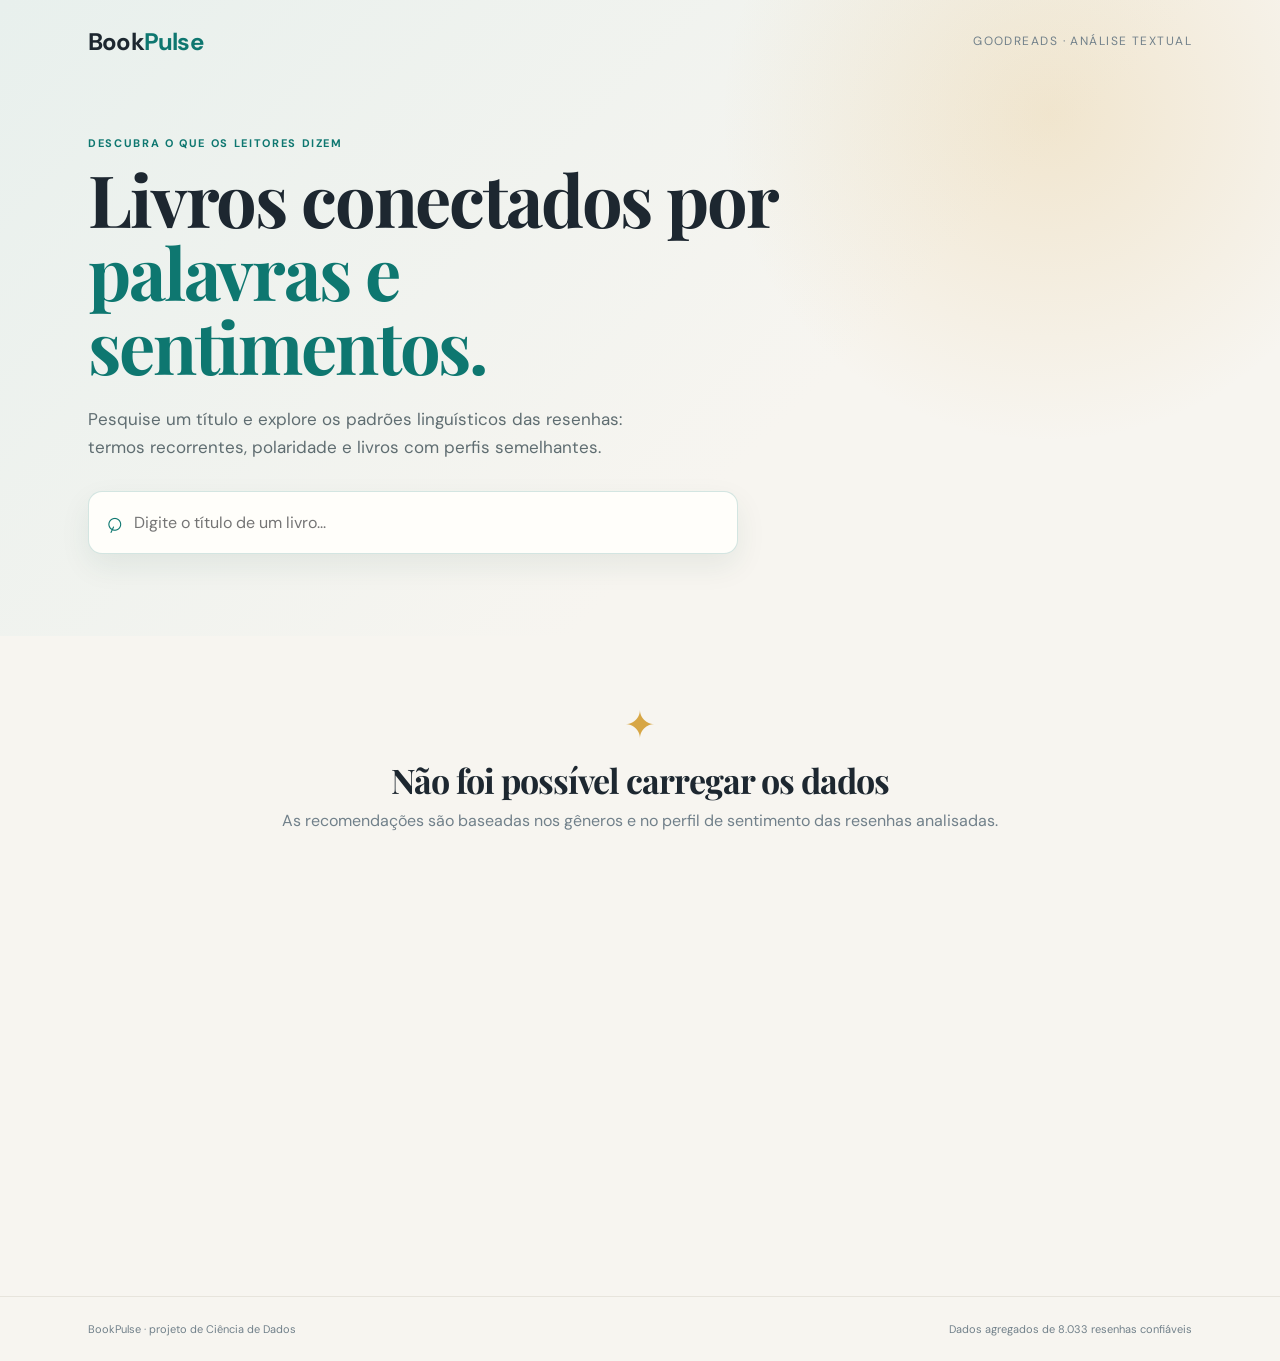
==== index.html @ e20d1b6a "pages" ====
<!doctype html>
<html lang="pt-BR">
<head>
  <meta charset="utf-8">
  <meta name="viewport" content="width=device-width, initial-scale=1">
  <title>BookPulse — padrões nas resenhas</title>
  <link rel="preconnect" href="https://fonts.googleapis.com">
  <link rel="preconnect" href="https://fonts.gstatic.com" crossorigin>
  <link href="https://fonts.googleapis.com/css2?family=DM+Sans:wght@400;500;600;700&family=Playfair+Display:wght@600;700&display=swap" rel="stylesheet">
  <link rel="stylesheet" href="styles.css">
</head>
<body>
  <header class="hero">
    <nav class="nav shell">
      <a class="brand" href="#">Book<span>Pulse</span></a>
      <span class="nav-note">Goodreads · análise textual</span>
    </nav>
    <div class="hero-content shell">
      <p class="eyebrow">Descubra o que os leitores dizem</p>
      <h1>Livros conectados por<br><em>palavras e sentimentos.</em></h1>
      <p class="hero-copy">Pesquise um título e explore os padrões linguísticos das resenhas: termos recorrentes, polaridade e livros com perfis semelhantes.</p>
      <div class="search-wrap">
        <span class="search-icon">⌕</span>
        <input id="search" type="search" autocomplete="off" placeholder="Digite o título de um livro..." aria-label="Buscar livro">
        <span id="result-count" class="result-count"></span>
      </div>
      <div id="suggestions" class="suggestions" hidden></div>
    </div>
  </header>

  <main class="shell main">
    <section id="empty-state" class="empty-state">
      <div class="empty-mark">✦</div>
      <h2>Comece por um livro</h2>
      <p>As recomendações são baseadas nos gêneros e no perfil de sentimento das resenhas analisadas.</p>
      <div id="featured" class="featured-grid"></div>
    </section>

    <section id="book-view" hidden>
      <div class="book-header">
        <div class="cover-frame"><img id="cover" alt="" loading="lazy"></div>
        <div class="book-intro">
          <p class="eyebrow">Livro selecionado</p>
          <h2 id="book-title"></h2>
          <p id="book-author" class="author"></p>
          <div id="book-genres" class="chips"></div>
          <div class="stats">
            <div><strong id="book-reviews"></strong><span>resenhas</span></div>
            <div><strong id="book-rating"></strong><span>nota média</span></div>
            <div><strong id="book-words"></strong><span>palavras / review</span></div>
          </div>
        </div>
      </div>

      <div class="analysis-grid">
        <section class="panel sentiment-panel">
          <div class="panel-heading">
            <div><p class="eyebrow">Clima das resenhas</p><h3>Como os leitores se sentem</h3></div>
            <span id="score" class="score"></span>
          </div>
          <div class="sentiment-bar"><span id="bar-positive"></span><span id="bar-neutral"></span><span id="bar-negative"></span></div>
          <div class="legend"><span><i class="dot positive"></i>Positivo <b id="positive-pct"></b></span><span><i class="dot neutral"></i>Neutro <b id="neutral-pct"></b></span><span><i class="dot negative"></i>Negativo <b id="negative-pct"></b></span></div>
          <p class="method-note">Classificação exploratória baseada no VADER. Ela indica padrões agregados, não a verdade absoluta de cada resenha.</p>
        </section>
        <section class="panel">
          <p class="eyebrow">Vocabulário recorrente</p>
          <h3>Palavras que aparecem nas resenhas</h3>
          <div id="common-words" class="word-cloud"></div>
        </section>
      </div>

      <div class="analysis-grid lower">
        <section class="panel">
          <p class="eyebrow positive-text">Quando elogiam</p>
          <h3>Termos em resenhas positivas</h3>
          <div id="positive-words" class="word-list"></div>
        </section>
        <section class="panel">
          <p class="eyebrow negative-text">Quando criticam</p>
          <h3>Termos em resenhas negativas</h3>
          <div id="negative-words" class="word-list"></div>
        </section>
      </div>

      <section class="panel graph-panel">
        <div class="section-heading graph-heading">
          <div><p class="eyebrow">Mapa de linguagem</p><h2>As palavras que aproximam livros</h2></div>
          <p>O tamanho das palavras acompanha sua frequência. Os títulos externos compartilham esses termos nas resenhas.</p>
        </div>
        <div class="graph-key"><span><i class="key-dot book-key"></i>livro selecionado</span><span><i class="key-dot word-key"></i>palavra</span><span><i class="key-dot related-key"></i>título relacionado</span></div>
        <div id="book-graph" class="book-graph" role="img" aria-label="Grafo de palavras e livros relacionados"></div>
        <p class="method-note">Conexões são exploratórias: contam palavras compartilhadas após a remoção de termos muito frequentes, não representam semelhança editorial ou causalidade.</p>
      </section>

      <section class="recommendations">
        <div class="section-heading"><div><p class="eyebrow">Próxima leitura</p><h2>Livros com um pulso parecido</h2></div><p>Gênero e distribuição de sentimentos semelhantes.</p></div>
        <div id="recommendation-grid" class="book-grid"></div>
      </section>
    </section>
  </main>
  <footer class="footer"><div class="shell"><span>BookPulse · projeto de Ciência de Dados</span><span>Dados agregados de 8.033 resenhas confiáveis</span></div></footer>
  <script src="app.js"></script>
</body>
</html>
---- styles.css ----
:root {
  --ink: #1d2730;
  --muted: #71808a;
  --paper: #f7f5f0;
  --card: #fffefa;
  --line: #e7e4dc;
  --teal: #0e7770;
  --teal-dark: #07534f;
  --coral: #db765f;
  --gold: #d7a645;
  --blue: #6386a5;
  --shadow: 0 18px 50px rgba(37, 46, 49, .08);
}
* { box-sizing: border-box; }
body { margin: 0; color: var(--ink); background: var(--paper); font-family: "DM Sans", sans-serif; }
.shell { max-width: 1160px; margin: 0 auto; padding-left: 28px; padding-right: 28px; }
.hero { background: radial-gradient(circle at 82% 18%, rgba(216,166,69,.20), transparent 28%), linear-gradient(135deg, #e8f0ed 0%, #f7f5f0 63%); padding-bottom: 82px; }
.nav { height: 82px; display: flex; align-items: center; justify-content: space-between; }
.brand { color: var(--ink); text-decoration: none; font-size: 24px; font-weight: 700; letter-spacing: -.8px; }
.brand span { color: var(--teal); }
.nav-note { color: var(--muted); font-size: 12px; letter-spacing: .12em; text-transform: uppercase; }
.hero-content { padding-top: 54px; }
.eyebrow { color: var(--teal); font-size: 11px; font-weight: 700; letter-spacing: .15em; margin: 0 0 12px; text-transform: uppercase; }
h1, h2, h3 { font-family: "Playfair Display", serif; letter-spacing: -.03em; }
h1 { font-size: clamp(42px, 6vw, 72px); line-height: 1.02; margin: 0; max-width: 720px; }
h1 em { color: var(--teal); font-style: normal; }
.hero-copy { color: #5f6d71; font-size: 17px; line-height: 1.6; margin: 24px 0 30px; max-width: 540px; }
.search-wrap { align-items: center; background: var(--card); border: 1px solid rgba(14,119,112,.18); border-radius: 14px; box-shadow: 0 12px 30px rgba(27,72,70,.08); display: flex; max-width: 650px; padding: 5px 16px; }
.search-icon { color: var(--teal); font-size: 28px; line-height: 1; transform: rotate(-20deg); }
input { background: transparent; border: 0; color: var(--ink); flex: 1; font: inherit; font-size: 16px; outline: 0; padding: 15px 12px; }
.result-count { color: var(--muted); font-size: 12px; white-space: nowrap; }
.suggestions { background: var(--card); border: 1px solid var(--line); border-radius: 12px; box-shadow: var(--shadow); margin-top: 8px; max-width: 650px; overflow: hidden; position: absolute; width: calc(100% - 56px); z-index: 3; }
.suggestion { border: 0; border-bottom: 1px solid var(--line); background: transparent; cursor: pointer; display: block; padding: 13px 18px; text-align: left; width: 100%; }
.suggestion:hover { background: #edf5f2; }
.suggestion strong { display: block; font-family: "Playfair Display", serif; font-size: 16px; }
.suggestion small { color: var(--muted); }
.main { min-height: 660px; padding-bottom: 70px; padding-top: 64px; }
.empty-state { text-align: center; }
.empty-mark { color: var(--gold); font-size: 38px; }
.empty-state h2 { font-size: 34px; margin: 7px 0; }
.empty-state > p { color: var(--muted); margin: 0 auto 34px; }
.featured-grid, .book-grid { display: grid; gap: 18px; grid-template-columns: repeat(4, 1fr); text-align: left; }
.mini-card, .recommend-card { background: var(--card); border: 1px solid var(--line); border-radius: 12px; cursor: pointer; overflow: hidden; transition: .2s ease; }
.mini-card:hover, .recommend-card:hover { box-shadow: var(--shadow); transform: translateY(-4px); }
.mini-cover, .recommend-cover { background: #e3e7e1; height: 190px; overflow: hidden; }
.mini-cover img, .recommend-cover img { height: 100%; object-fit: contain; padding: 9px; width: 100%; }
.mini-info, .recommend-info { padding: 13px 14px 15px; }
.mini-info strong, .recommend-info strong { display: block; font-family: "Playfair Display", serif; font-size: 16px; line-height: 1.2; }
.mini-info small, .recommend-info small { color: var(--muted); display: block; margin-top: 7px; }
.book-header { align-items: center; display: flex; gap: 30px; margin-bottom: 44px; }
.cover-frame { background: #dfe7e3; border-radius: 8px; box-shadow: 12px 16px 30px rgba(31,53,52,.16); flex: 0 0 165px; height: 235px; overflow: hidden; }
.cover-frame img { height: 100%; object-fit: contain; padding: 8px; width: 100%; }
.book-intro h2 { font-size: clamp(32px, 5vw, 54px); line-height: 1.02; margin: 0 0 8px; max-width: 700px; }
.author { color: var(--muted); font-size: 17px; margin: 0 0 18px; }
.chips { display: flex; flex-wrap: wrap; gap: 7px; }
.chips span { background: #e3efeb; border-radius: 100px; color: var(--teal-dark); font-size: 11px; padding: 6px 10px; }
.stats { display: flex; gap: 28px; margin-top: 26px; }
.stats div { display: grid; gap: 2px; }
.stats strong { font-size: 20px; }
.stats span { color: var(--muted); font-size: 11px; }
.analysis-grid { display: grid; gap: 18px; grid-template-columns: 1fr 1fr; margin-bottom: 18px; }
.panel { background: var(--card); border: 1px solid var(--line); border-radius: 14px; min-height: 230px; padding: 26px; }
.panel h3 { font-size: 25px; margin: 0 0 24px; }
.panel-heading { align-items: flex-start; display: flex; justify-content: space-between; }
.score { color: var(--teal); font-size: 23px; font-weight: 700; }
.sentiment-bar { border-radius: 100px; display: flex; height: 14px; margin: 20px 0 15px; overflow: hidden; }
.sentiment-bar span { transition: width .4s ease; }
#bar-positive { background: var(--teal); } #bar-neutral { background: var(--gold); } #bar-negative { background: var(--coral); }
.legend { color: var(--muted); display: flex; flex-wrap: wrap; font-size: 12px; gap: 17px; }
.legend span { align-items: center; display: flex; gap: 5px; }
.legend b { color: var(--ink); }
.dot { border-radius: 50%; display: inline-block; height: 8px; width: 8px; }
.dot.positive { background: var(--teal); } .dot.neutral { background: var(--gold); } .dot.negative { background: var(--coral); }
.method-note { color: var(--muted); font-size: 11px; line-height: 1.5; margin: 22px 0 0; }
.word-cloud { align-items: center; display: flex; flex-wrap: wrap; gap: 8px 13px; }
.word-cloud span { color: var(--teal-dark); font-weight: 600; }
.word-cloud span:nth-child(3n) { color: var(--coral); } .word-cloud span:nth-child(4n) { color: var(--blue); }
.lower .panel { min-height: 190px; }
.positive-text { color: var(--teal); } .negative-text { color: var(--coral); }
.word-list { display: flex; flex-wrap: wrap; gap: 8px; }
.word-list span { background: #eef2ee; border-radius: 5px; color: #54645f; font-size: 13px; padding: 7px 10px; }
.graph-panel { margin-top: 18px; min-height: 0; }
.graph-heading { align-items: flex-start; margin-bottom: 4px; }
.graph-heading h2 { font-size: 31px; margin: 0; }
.graph-heading > p { line-height: 1.5; max-width: 290px; }
.graph-key { color: var(--muted); display: flex; flex-wrap: wrap; font-size: 11px; gap: 16px; margin: 12px 0 0; }
.graph-key span { align-items: center; display: flex; gap: 6px; }
.key-dot { border-radius: 50%; display: inline-block; height: 9px; width: 9px; }
.book-key { background: var(--teal); } .word-key { background: var(--gold); } .related-key { background: var(--blue); }
.book-graph { margin: 4px auto -5px; max-width: 980px; overflow: hidden; }
.book-graph svg { display: block; height: auto; min-height: 410px; width: 100%; }
.graph-edges line { stroke: #b7c8c3; stroke-linecap: round; opacity: .7; }
.graph-node { cursor: default; outline: none; }
.graph-node circle { stroke-width: 2; }
.graph-node.book circle { fill: var(--teal); stroke: #fff; }
.graph-node.word circle { fill: var(--gold); stroke: #fff; }
.graph-node.related { cursor: pointer; }
.graph-node.related circle { fill: #dce8ed; stroke: var(--blue); }
.graph-node.related:hover circle, .graph-node.related:focus circle { fill: var(--blue); stroke: #fff; }
.node-label { fill: var(--ink); font-size: 11px; font-weight: 700; pointer-events: none; text-anchor: middle; transform: translateY(3px); }
.graph-node.book .node-label { fill: #fff; font-size: 10px; }
.graph-node.word .node-label { font-size: 10px; }
.node-count { fill: #fff; font-size: 9px; pointer-events: none; text-anchor: middle; transform: translateY(15px); }
.recommendations { margin-top: 58px; }
.section-heading { align-items: end; display: flex; justify-content: space-between; margin-bottom: 22px; }
.section-heading h2 { font-size: 32px; margin: 0; }
.section-heading > p { color: var(--muted); font-size: 13px; }
.book-grid { grid-template-columns: repeat(4, 1fr); }
.recommend-cover { height: 210px; }
.footer { border-top: 1px solid var(--line); color: var(--muted); font-size: 11px; padding: 25px 0; }
.footer .shell { display: flex; justify-content: space-between; }
@media (max-width: 800px) { .featured-grid, .book-grid { grid-template-columns: repeat(2, 1fr); } .analysis-grid { grid-template-columns: 1fr; } .section-heading { align-items: start; flex-direction: column; gap: 6px; } .book-graph svg { min-height: 330px; } }
@media (max-width: 520px) { .shell { padding-left: 18px; padding-right: 18px; } .hero { padding-bottom: 55px; } .nav-note { display: none; } .book-header { align-items: flex-start; flex-direction: column; } .featured-grid, .book-grid { gap: 12px; } .stats { gap: 15px; } .panel { padding: 20px; } .footer .shell { flex-direction: column; gap: 6px; } }
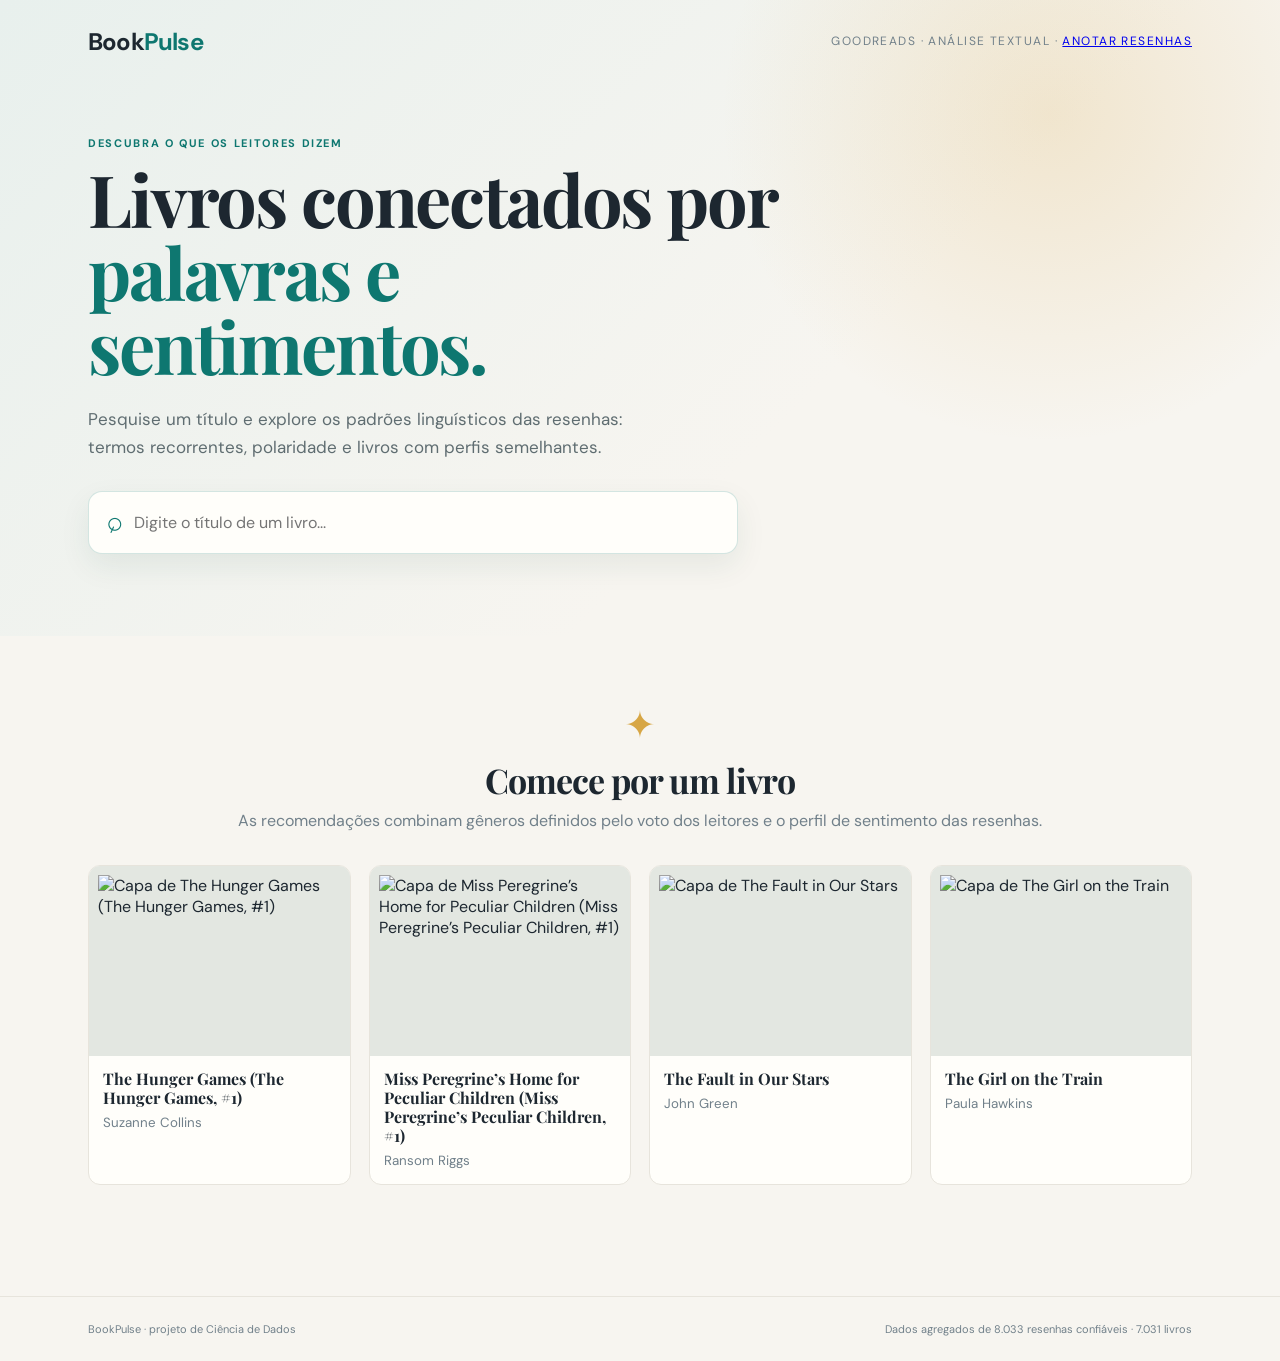
==== commit a0ebddb4: "Usa transformer e TF-IDF no site e melhora a navegação - sentimento do transformer, só em resenhas e" ====
--- a/index.html
+++ b/index.html
@@ -13,7 +13,7 @@
   <header class="hero">
     <nav class="nav shell">
       <a class="brand" href="#">Book<span>Pulse</span></a>
-      <span class="nav-note">Goodreads · análise textual</span>
+      <span class="nav-note">Goodreads · análise textual · <a href="anotar.html">anotar resenhas</a></span>
     </nav>
     <div class="hero-content shell">
       <p class="eyebrow">Descubra o que os leitores dizem</p>
@@ -32,7 +32,7 @@
     <section id="empty-state" class="empty-state">
       <div class="empty-mark">✦</div>
       <h2>Comece por um livro</h2>
-      <p>As recomendações são baseadas nos gêneros e no perfil de sentimento das resenhas analisadas.</p>
+      <p>As recomendações combinam gêneros definidos pelo voto dos leitores e o perfil de sentimento das resenhas.</p>
       <div id="featured" class="featured-grid"></div>
     </section>
 
@@ -44,6 +44,7 @@
           <h2 id="book-title"></h2>
           <p id="book-author" class="author"></p>
           <div id="book-genres" class="chips"></div>
+          <p id="book-notice" class="book-notice" hidden></p>
           <div class="stats">
             <div><strong id="book-reviews"></strong><span>resenhas</span></div>
             <div><strong id="book-rating"></strong><span>nota média</span></div>
@@ -58,9 +59,9 @@
             <div><p class="eyebrow">Clima das resenhas</p><h3>Como os leitores se sentem</h3></div>
             <span id="score" class="score"></span>
           </div>
-          <div class="sentiment-bar"><span id="bar-positive"></span><span id="bar-neutral"></span><span id="bar-negative"></span></div>
-          <div class="legend"><span><i class="dot positive"></i>Positivo <b id="positive-pct"></b></span><span><i class="dot neutral"></i>Neutro <b id="neutral-pct"></b></span><span><i class="dot negative"></i>Negativo <b id="negative-pct"></b></span></div>
-          <p class="method-note">Classificação exploratória baseada no VADER. Ela indica padrões agregados, não a verdade absoluta de cada resenha.</p>
+          <div class="sentiment-bar"><span id="bar-positive"></span><span id="bar-negative"></span></div>
+          <div class="legend"><span><i class="dot positive"></i>Positivo <b id="positive-pct"></b></span><span><i class="dot negative"></i>Negativo <b id="negative-pct"></b></span></div>
+          <p class="method-note">Classificação pelo modelo <i>siebert/sentiment-roberta-large-english</i> (acurácia publicada de 92,5% em resenhas de livros; Hartmann et al., 2023), apenas nas resenhas em inglês. O número ao lado é a probabilidade média de a resenha ser positiva. Indica padrões agregados, não a verdade de cada resenha.</p>
         </section>
         <section class="panel">
           <p class="eyebrow">Vocabulário recorrente</p>
@@ -85,11 +86,11 @@
       <section class="panel graph-panel">
         <div class="section-heading graph-heading">
           <div><p class="eyebrow">Mapa de linguagem</p><h2>As palavras que aproximam livros</h2></div>
-          <p>O tamanho das palavras acompanha sua frequência. Os títulos externos compartilham esses termos nas resenhas.</p>
+          <p>As palavras são as mais características das resenhas deste livro (TF-IDF). Os títulos externos também têm esses termos em suas resenhas.</p>
         </div>
         <div class="graph-key"><span><i class="key-dot book-key"></i>livro selecionado</span><span><i class="key-dot word-key"></i>palavra</span><span><i class="key-dot related-key"></i>título relacionado</span></div>
         <div id="book-graph" class="book-graph" role="img" aria-label="Grafo de palavras e livros relacionados"></div>
-        <p class="method-note">Conexões são exploratórias: contam palavras compartilhadas após a remoção de termos muito frequentes, não representam semelhança editorial ou causalidade.</p>
+        <p class="method-note">Conexões são exploratórias: palavras genéricas de resenha são rebaixadas pelo TF-IDF, e as conexões não representam semelhança editorial ou causalidade.</p>
       </section>
 
       <section class="recommendations">
@@ -98,7 +99,7 @@
       </section>
     </section>
   </main>
-  <footer class="footer"><div class="shell"><span>BookPulse · projeto de Ciência de Dados</span><span>Dados agregados de 8.033 resenhas confiáveis</span></div></footer>
+  <footer class="footer"><div class="shell"><span>BookPulse · projeto de Ciência de Dados</span><span id="footer-count">Dados agregados das resenhas confiáveis</span></div></footer>
   <script src="app.js"></script>
 </body>
 </html>
--- a/styles.css
+++ b/styles.css
@@ -65,7 +65,7 @@
 .score { color: var(--teal); font-size: 23px; font-weight: 700; }
 .sentiment-bar { border-radius: 100px; display: flex; height: 14px; margin: 20px 0 15px; overflow: hidden; }
 .sentiment-bar span { transition: width .4s ease; }
-#bar-positive { background: var(--teal); } #bar-neutral { background: var(--gold); } #bar-negative { background: var(--coral); }
+#bar-positive { background: var(--teal); } #bar-negative { background: var(--coral); }
 .legend { color: var(--muted); display: flex; flex-wrap: wrap; font-size: 12px; gap: 17px; }
 .legend span { align-items: center; display: flex; gap: 5px; }
 .legend b { color: var(--ink); }
@@ -89,16 +89,23 @@
 .book-key { background: var(--teal); } .word-key { background: var(--gold); } .related-key { background: var(--blue); }
 .book-graph { margin: 4px auto -5px; max-width: 980px; overflow: hidden; }
 .book-graph svg { display: block; height: auto; min-height: 410px; width: 100%; }
-.graph-edges line { stroke: #b7c8c3; stroke-linecap: round; opacity: .7; }
+.graph-edges line { animation: edge-draw .8s ease-out both; stroke: #b7c8c3; stroke-dasharray: 500; stroke-dashoffset: 500; stroke-linecap: round; opacity: .7; }
 .graph-node { cursor: default; outline: none; }
+.graph-node { animation: graph-in .55s cubic-bezier(.2,.8,.2,1) both; }
+.graph-node.book { animation-delay: .08s; }
+.graph-node.word { animation-delay: .22s; }
+.graph-node.related { animation-delay: .42s; }
 .graph-node circle { stroke-width: 2; }
 .graph-node.book circle { fill: var(--teal); stroke: #fff; }
 .graph-node.word circle { fill: var(--gold); stroke: #fff; }
 .graph-node.related { cursor: pointer; }
 .graph-node.related circle { fill: #dce8ed; stroke: var(--blue); }
 .graph-node.related:hover circle, .graph-node.related:focus circle { fill: var(--blue); stroke: #fff; }
+.node-background { transition: fill .25s ease, transform .25s ease; }
+.node-cover { pointer-events: none; }
+.node-outline { fill: none !important; stroke: rgba(255,255,255,.9) !important; pointer-events: none; }
+.graph-node.related:hover .node-cover, .graph-node.related:focus .node-cover { transform: scale(1.08); transform-origin: center; }
 .node-label { fill: var(--ink); font-size: 11px; font-weight: 700; pointer-events: none; text-anchor: middle; transform: translateY(3px); }
-.graph-node.book .node-label { fill: #fff; font-size: 10px; }
 .graph-node.word .node-label { font-size: 10px; }
 .node-count { fill: #fff; font-size: 9px; pointer-events: none; text-anchor: middle; transform: translateY(15px); }
 .recommendations { margin-top: 58px; }
@@ -109,5 +116,14 @@
 .recommend-cover { height: 210px; }
 .footer { border-top: 1px solid var(--line); color: var(--muted); font-size: 11px; padding: 25px 0; }
 .footer .shell { display: flex; justify-content: space-between; }
+@keyframes graph-in { from { opacity: 0; } to { opacity: 1; } }
+@keyframes edge-draw { to { stroke-dashoffset: 0; } }
+@keyframes cover-reveal { from { opacity: 0; transform: scale(1.08); } to { opacity: 1; transform: scale(1); } }
+.cover-frame img, .mini-cover img, .recommend-cover img, .node-cover { animation: cover-reveal .65s ease-out both; }
+.panel, .recommendations, .book-header { animation: content-rise .6s ease-out both; }
+@keyframes content-rise { from { opacity: 0; transform: translateY(14px); } to { opacity: 1; transform: translateY(0); } }
+@media (prefers-reduced-motion: reduce) { *, *::before, *::after { animation-duration: .01ms !important; animation-iteration-count: 1 !important; scroll-behavior: auto !important; transition-duration: .01ms !important; } }
 @media (max-width: 800px) { .featured-grid, .book-grid { grid-template-columns: repeat(2, 1fr); } .analysis-grid { grid-template-columns: 1fr; } .section-heading { align-items: start; flex-direction: column; gap: 6px; } .book-graph svg { min-height: 330px; } }
 @media (max-width: 520px) { .shell { padding-left: 18px; padding-right: 18px; } .hero { padding-bottom: 55px; } .nav-note { display: none; } .book-header { align-items: flex-start; flex-direction: column; } .featured-grid, .book-grid { gap: 12px; } .stats { gap: 15px; } .panel { padding: 20px; } .footer .shell { flex-direction: column; gap: 6px; } }
+.book-notice { background: #fbf1dc; border-radius: 8px; color: #7a5a17; font-size: 12px; line-height: 1.5; margin: 14px 0 0; max-width: 560px; padding: 8px 12px; }
+.suggestion.active { background: #edf5f2; }
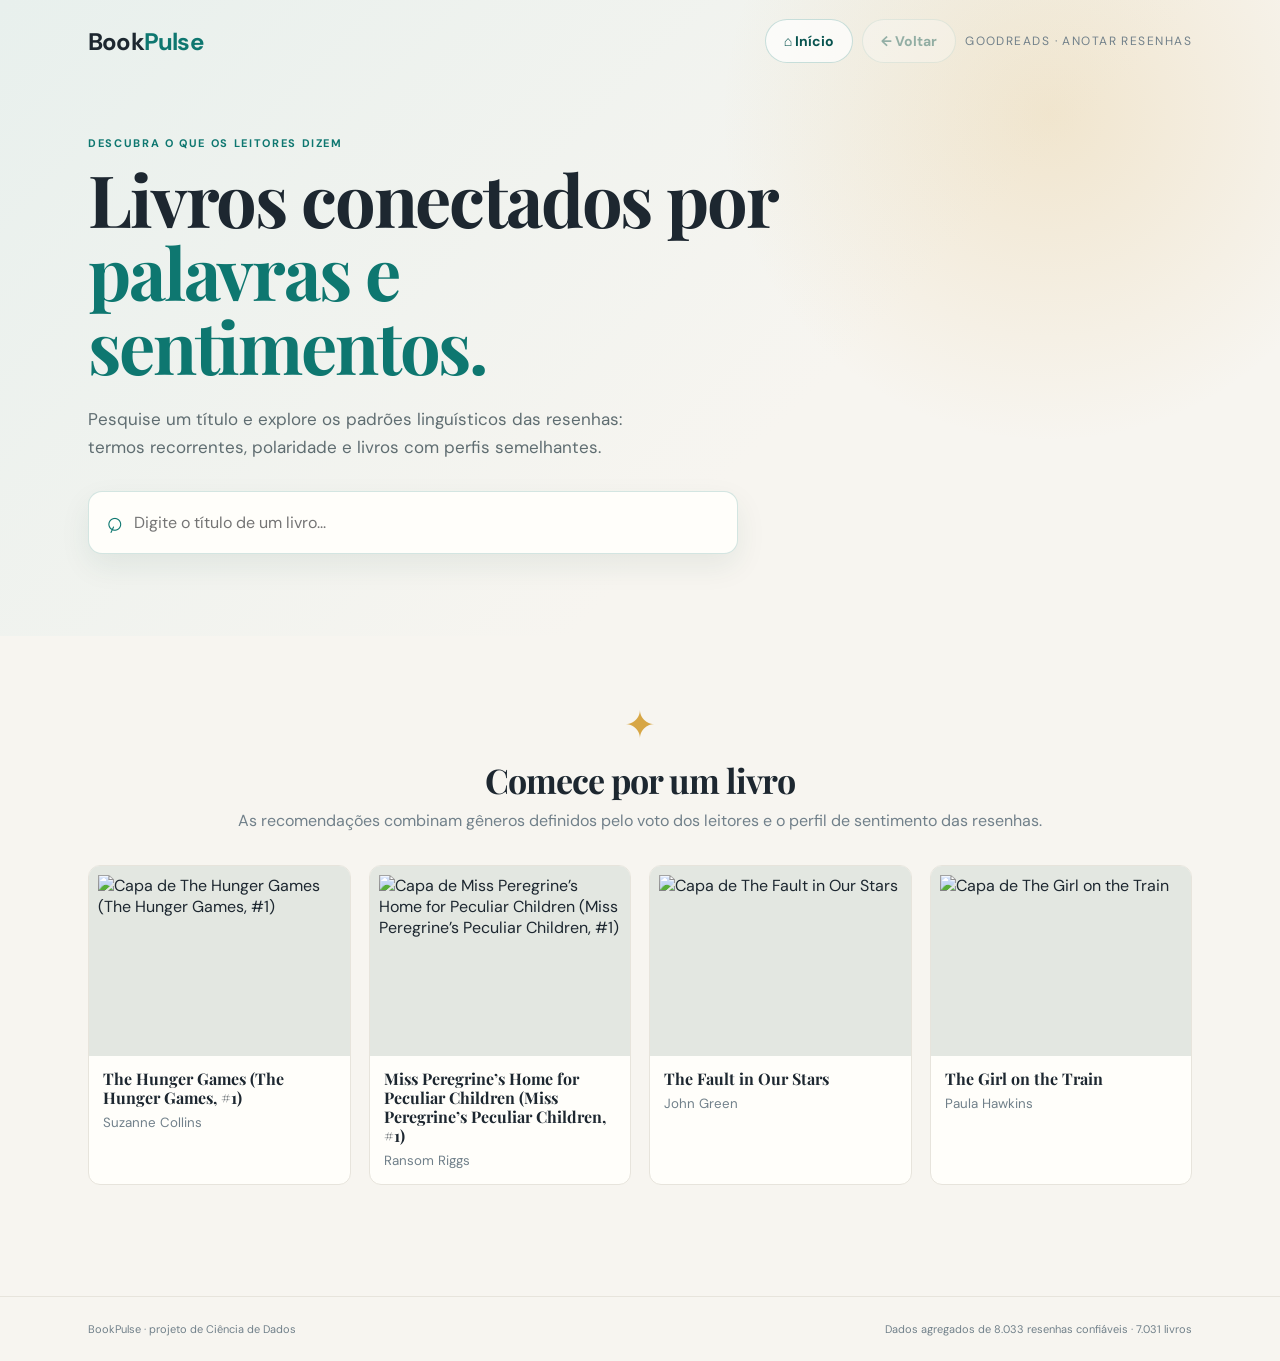
==== commit 016adb6e: "website upgrade" ====
--- a/index.html
+++ b/index.html
@@ -13,7 +13,11 @@
   <header class="hero">
     <nav class="nav shell">
       <a class="brand" href="#">Book<span>Pulse</span></a>
-      <span class="nav-note">Goodreads · análise textual · <a href="anotar.html">anotar resenhas</a></span>
+      <div class="nav-actions">
+        <button id="home-button" class="nav-button" type="button" aria-label="Voltar ao início"><span aria-hidden="true">⌂</span> Início</button>
+        <button id="back-button" class="nav-button" type="button" aria-label="Voltar à página anterior" disabled><span aria-hidden="true">←</span> Voltar</button>
+        <a class="nav-note" href="anotar.html">Goodreads · anotar resenhas</a>
+      </div>
     </nav>
     <div class="hero-content shell">
       <p class="eyebrow">Descubra o que os leitores dizem</p>
@@ -29,14 +33,14 @@
   </header>
 
   <main class="shell main">
-    <section id="empty-state" class="empty-state">
+    <section id="empty-state" class="empty-state home-page">
       <div class="empty-mark">✦</div>
       <h2>Comece por um livro</h2>
       <p>As recomendações combinam gêneros definidos pelo voto dos leitores e o perfil de sentimento das resenhas.</p>
       <div id="featured" class="featured-grid"></div>
     </section>
 
-    <section id="book-view" hidden>
+    <section id="book-view" class="book-page" hidden>
       <div class="book-header">
         <div class="cover-frame"><img id="cover" alt="" loading="lazy"></div>
         <div class="book-intro">
@@ -83,6 +87,19 @@
         </section>
       </div>
 
+      <div class="analysis-grid book-data-grid">
+        <section class="panel">
+          <p class="eyebrow">Distribuição das avaliações</p>
+          <h3>Como as notas se espalham</h3>
+          <div id="rating-chart" class="rating-chart"></div>
+        </section>
+        <section class="panel">
+          <p class="eyebrow">Amostra textual</p>
+          <h3>O que caracteriza este livro</h3>
+          <div id="book-data-summary" class="data-summary"></div>
+        </section>
+      </div>
+
       <section class="panel graph-panel">
         <div class="section-heading graph-heading">
           <div><p class="eyebrow">Mapa de linguagem</p><h2>As palavras que aproximam livros</h2></div>
@@ -90,6 +107,7 @@
         </div>
         <div class="graph-key"><span><i class="key-dot book-key"></i>livro selecionado</span><span><i class="key-dot word-key"></i>palavra</span><span><i class="key-dot related-key"></i>título relacionado</span></div>
         <div id="book-graph" class="book-graph" role="img" aria-label="Grafo de palavras e livros relacionados"></div>
+        <div id="graph-tooltip" class="graph-tooltip" role="status" aria-live="polite" hidden></div>
         <p class="method-note">Conexões são exploratórias: palavras genéricas de resenha são rebaixadas pelo TF-IDF, e as conexões não representam semelhança editorial ou causalidade.</p>
       </section>
 
@@ -97,6 +115,11 @@
         <div class="section-heading"><div><p class="eyebrow">Próxima leitura</p><h2>Livros com um pulso parecido</h2></div><p>Gênero e distribuição de sentimentos semelhantes.</p></div>
         <div id="recommendation-grid" class="book-grid"></div>
       </section>
+
+      <section class="reviews-section">
+        <div class="section-heading"><div><p class="eyebrow">Vozes dos leitores</p><h2>Resenhas em destaque</h2></div><p>Excertos da amostra usada na análise, preservados para contextualizar os indicadores.</p></div>
+        <div id="reviews-list" class="reviews-list"></div>
+      </section>
     </section>
   </main>
   <footer class="footer"><div class="shell"><span>BookPulse · projeto de Ciência de Dados</span><span id="footer-count">Dados agregados das resenhas confiáveis</span></div></footer>
--- a/styles.css
+++ b/styles.css
@@ -19,7 +19,16 @@
 .brand { color: var(--ink); text-decoration: none; font-size: 24px; font-weight: 700; letter-spacing: -.8px; }
 .brand span { color: var(--teal); }
 .nav-note { color: var(--muted); font-size: 12px; letter-spacing: .12em; text-transform: uppercase; }
+.nav-actions { align-items: center; display: flex; gap: 9px; }
+.nav-button { background: rgba(255,255,255,.7); border: 1px solid rgba(14,119,112,.22); border-radius: 100px; color: var(--teal-dark); cursor: pointer; font: inherit; font-size: 14px; font-weight: 700; padding: 12px 18px; transition: .2s ease; }
+.nav-button:hover:not(:disabled) { background: #fff; transform: translateY(-1px); }
+.nav-button:disabled { cursor: not-allowed; opacity: .4; }
+.nav-actions .nav-note { color: var(--muted); text-decoration: none; }
 .hero-content { padding-top: 54px; }
+.detail-mode .hero { background: linear-gradient(135deg, #e1eeeb 0%, #f7f5f0 70%); padding-bottom: 30px; }
+.detail-mode .hero-content { padding-top: 8px; }
+.detail-mode .hero-content > .eyebrow, .detail-mode .hero-content > h1, .detail-mode .hero-copy { display: none; }
+.detail-mode .main { padding-top: 48px; }
 .eyebrow { color: var(--teal); font-size: 11px; font-weight: 700; letter-spacing: .15em; margin: 0 0 12px; text-transform: uppercase; }
 h1, h2, h3 { font-family: "Playfair Display", serif; letter-spacing: -.03em; }
 h1 { font-size: clamp(42px, 6vw, 72px); line-height: 1.02; margin: 0; max-width: 720px; }
@@ -61,6 +70,17 @@
 .analysis-grid { display: grid; gap: 18px; grid-template-columns: 1fr 1fr; margin-bottom: 18px; }
 .panel { background: var(--card); border: 1px solid var(--line); border-radius: 14px; min-height: 230px; padding: 26px; }
 .panel h3 { font-size: 25px; margin: 0 0 24px; }
+.book-data-grid { margin-top: 18px; }
+.rating-chart { display: grid; gap: 12px; margin-top: 28px; }
+.rating-row { align-items: center; display: grid; gap: 10px; grid-template-columns: 30px 1fr 30px; }
+.rating-row b { color: var(--gold); font-size: 13px; }
+.rating-row small { color: var(--muted); text-align: right; }
+.rating-track { background: #edf0eb; border-radius: 100px; height: 12px; overflow: hidden; }
+.rating-track i { background: linear-gradient(90deg, var(--gold), #ebc66d); border-radius: inherit; display: block; height: 100%; transition: width .6s ease; }
+.data-summary { color: var(--muted); font-size: 13px; line-height: 1.55; }
+.data-summary p { margin: 13px 0 0; }
+.summary-number { color: var(--teal); font-size: 32px; font-weight: 700; }
+.summary-number small { color: var(--muted); font-size: 12px; font-weight: 400; }
 .panel-heading { align-items: flex-start; display: flex; justify-content: space-between; }
 .score { color: var(--teal); font-size: 23px; font-weight: 700; }
 .sentiment-bar { border-radius: 100px; display: flex; height: 14px; margin: 20px 0 15px; overflow: hidden; }
@@ -87,7 +107,7 @@
 .graph-key span { align-items: center; display: flex; gap: 6px; }
 .key-dot { border-radius: 50%; display: inline-block; height: 9px; width: 9px; }
 .book-key { background: var(--teal); } .word-key { background: var(--gold); } .related-key { background: var(--blue); }
-.book-graph { margin: 4px auto -5px; max-width: 980px; overflow: hidden; }
+.book-graph { margin: 4px auto -5px; max-width: 980px; overflow: visible; position: relative; }
 .book-graph svg { display: block; height: auto; min-height: 410px; width: 100%; }
 .graph-edges line { animation: edge-draw .8s ease-out both; stroke: #b7c8c3; stroke-dasharray: 500; stroke-dashoffset: 500; stroke-linecap: round; opacity: .7; }
 .graph-node { cursor: default; outline: none; }
@@ -108,6 +128,20 @@
 .node-label { fill: var(--ink); font-size: 11px; font-weight: 700; pointer-events: none; text-anchor: middle; transform: translateY(3px); }
 .graph-node.word .node-label { font-size: 10px; }
 .node-count { fill: #fff; font-size: 9px; pointer-events: none; text-anchor: middle; transform: translateY(15px); }
+.graph-tooltip { align-items: center; background: rgba(29,39,48,.96); border: 1px solid rgba(255,255,255,.18); border-radius: 10px; box-shadow: 0 15px 35px rgba(29,39,48,.22); color: #fff; display: flex; gap: 10px; max-width: 245px; padding: 10px 12px; pointer-events: none; position: absolute; transform: translateZ(0); z-index: 4; }
+.graph-tooltip img { border-radius: 4px; height: 52px; object-fit: cover; width: 36px; }
+.graph-tooltip div { display: grid; gap: 3px; }
+.graph-tooltip strong { font-family: "Playfair Display", serif; font-size: 13px; line-height: 1.15; }
+.graph-tooltip span, .graph-tooltip small { color: #c8d6d4; font-size: 10px; line-height: 1.25; }
+.reviews-section { margin-top: 52px; }
+.reviews-list { display: grid; gap: 14px; grid-template-columns: repeat(2, 1fr); }
+.review-card { background: var(--card); border: 1px solid var(--line); border-radius: 12px; padding: 20px; }
+.review-card p { color: #4f5c60; font-family: "Playfair Display", serif; font-size: 16px; line-height: 1.55; margin: 14px 0 12px; }
+.review-meta { align-items: center; color: var(--muted); display: flex; font-size: 11px; justify-content: space-between; }
+.review-stars { color: var(--gold); font-size: 14px; letter-spacing: 1px; }
+.review-label { color: var(--teal); font-size: 10px; text-transform: uppercase; }
+.review-label.negative { color: var(--coral); }
+.empty-reviews { color: var(--muted); }
 .recommendations { margin-top: 58px; }
 .section-heading { align-items: end; display: flex; justify-content: space-between; margin-bottom: 22px; }
 .section-heading h2 { font-size: 32px; margin: 0; }
@@ -123,7 +157,7 @@
 .panel, .recommendations, .book-header { animation: content-rise .6s ease-out both; }
 @keyframes content-rise { from { opacity: 0; transform: translateY(14px); } to { opacity: 1; transform: translateY(0); } }
 @media (prefers-reduced-motion: reduce) { *, *::before, *::after { animation-duration: .01ms !important; animation-iteration-count: 1 !important; scroll-behavior: auto !important; transition-duration: .01ms !important; } }
-@media (max-width: 800px) { .featured-grid, .book-grid { grid-template-columns: repeat(2, 1fr); } .analysis-grid { grid-template-columns: 1fr; } .section-heading { align-items: start; flex-direction: column; gap: 6px; } .book-graph svg { min-height: 330px; } }
-@media (max-width: 520px) { .shell { padding-left: 18px; padding-right: 18px; } .hero { padding-bottom: 55px; } .nav-note { display: none; } .book-header { align-items: flex-start; flex-direction: column; } .featured-grid, .book-grid { gap: 12px; } .stats { gap: 15px; } .panel { padding: 20px; } .footer .shell { flex-direction: column; gap: 6px; } }
+@media (max-width: 800px) { .featured-grid, .book-grid { grid-template-columns: repeat(2, 1fr); } .analysis-grid, .reviews-list { grid-template-columns: 1fr; } .section-heading { align-items: start; flex-direction: column; gap: 6px; } .book-graph svg { min-height: 330px; } }
+@media (max-width: 520px) { .shell { padding-left: 18px; padding-right: 18px; } .hero { padding-bottom: 55px; } .nav-note { display: none; } .book-header { align-items: flex-start; flex-direction: column; } .featured-grid, .book-grid { gap: 12px; } .stats { gap: 15px; } .panel { padding: 20px; } .footer .shell { flex-direction: column; gap: 6px; } .nav-actions { gap: 5px; } .nav-button { padding: 10px 12px; } }
 .book-notice { background: #fbf1dc; border-radius: 8px; color: #7a5a17; font-size: 12px; line-height: 1.5; margin: 14px 0 0; max-width: 560px; padding: 8px 12px; }
 .suggestion.active { background: #edf5f2; }
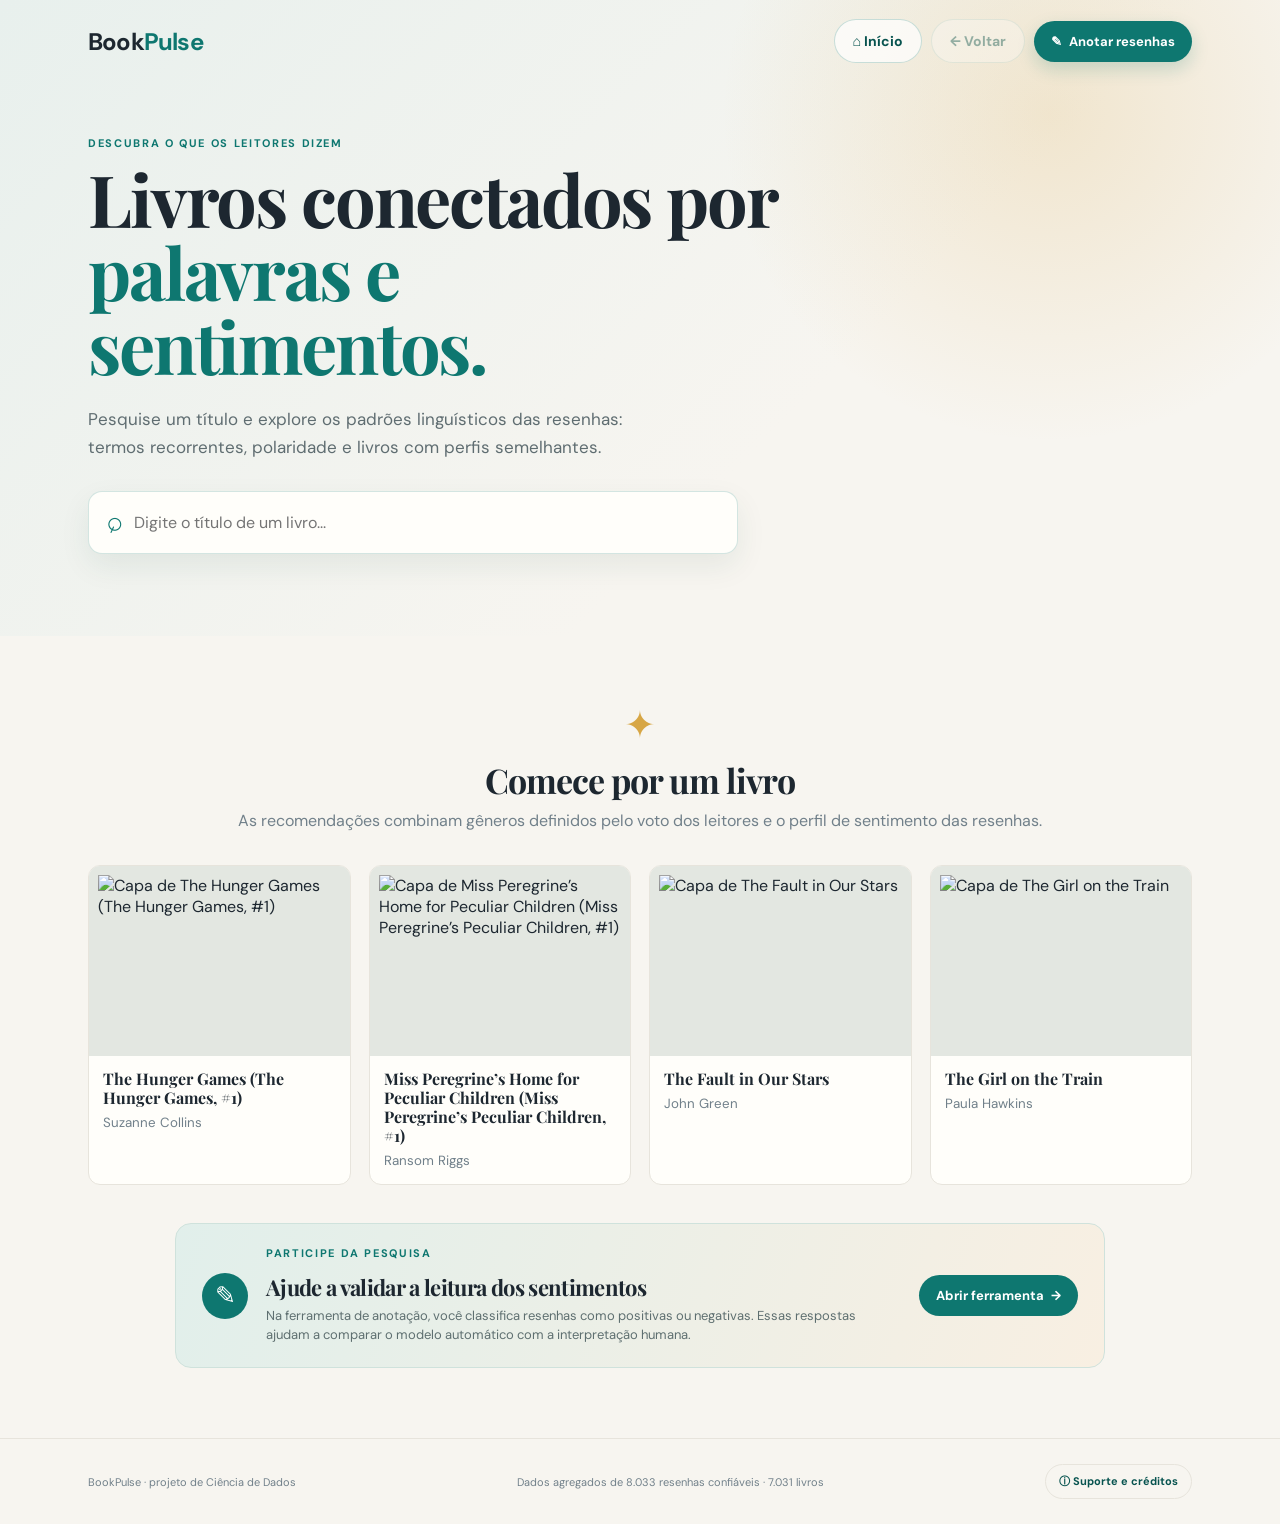
==== commit 9b02cd6e: "Add annotation and credits UI Adds a homepage callout linking to the human review annotation tool an" ====
--- a/index.html
+++ b/index.html
@@ -3,7 +3,7 @@
 <head>
   <meta charset="utf-8">
   <meta name="viewport" content="width=device-width, initial-scale=1">
-  <title>BookPulse — padrões nas resenhas</title>
+  <title>BookPulse [padrões nas resenha]</title>
   <link rel="preconnect" href="https://fonts.googleapis.com">
   <link rel="preconnect" href="https://fonts.gstatic.com" crossorigin>
   <link href="https://fonts.googleapis.com/css2?family=DM+Sans:wght@400;500;600;700&family=Playfair+Display:wght@600;700&display=swap" rel="stylesheet">
@@ -16,7 +16,7 @@
       <div class="nav-actions">
         <button id="home-button" class="nav-button" type="button" aria-label="Voltar ao início"><span aria-hidden="true">⌂</span> Início</button>
         <button id="back-button" class="nav-button" type="button" aria-label="Voltar à página anterior" disabled><span aria-hidden="true">←</span> Voltar</button>
-        <a class="nav-note" href="anotar.html">Goodreads · anotar resenhas</a>
+        <a class="annotation-link" href="anotar.html"><span aria-hidden="true">✎</span> Anotar resenhas</a>
       </div>
     </nav>
     <div class="hero-content shell">
@@ -38,6 +38,15 @@
       <h2>Comece por um livro</h2>
       <p>As recomendações combinam gêneros definidos pelo voto dos leitores e o perfil de sentimento das resenhas.</p>
       <div id="featured" class="featured-grid"></div>
+      <aside class="annotation-callout">
+        <div class="annotation-icon" aria-hidden="true">✎</div>
+        <div>
+          <p class="eyebrow">Participe da pesquisa</p>
+          <h3>Ajude a validar a leitura dos sentimentos</h3>
+          <p>Na ferramenta de anotação, você classifica resenhas como positivas ou negativas. Essas respostas ajudam a comparar o modelo automático com a interpretação humana.</p>
+        </div>
+        <a class="annotation-button" href="anotar.html">Abrir ferramenta <span aria-hidden="true">→</span></a>
+      </aside>
     </section>
 
     <section id="book-view" class="book-page" hidden>
@@ -122,7 +131,22 @@
       </section>
     </section>
   </main>
-  <footer class="footer"><div class="shell"><span>BookPulse · projeto de Ciência de Dados</span><span id="footer-count">Dados agregados das resenhas confiáveis</span></div></footer>
+  <footer class="footer">
+    <div class="shell footer-content">
+      <span>BookPulse · projeto de Ciência de Dados</span>
+      <span id="footer-count">Dados agregados das resenhas confiáveis</span>
+      <button id="credits-button" class="credits-button" type="button" aria-expanded="false" aria-controls="credits-panel"><span aria-hidden="true">ⓘ</span> Suporte e créditos</button>
+    </div>
+    <div id="credits-panel" class="credits-panel shell" hidden>
+      <strong>BookPulse</strong>
+      <p>Projeto acadêmico de análise de resenhas, sentimento e relações entre livros.</p>
+      <div class="credit-links">
+        <a href="https://github.com/Jottynha" target="_blank" rel="noreferrer">João Pedro Rodrigues Silva · GitHub ↗</a>
+        <a href="https://github.com/Ak4ai" target="_blank" rel="noreferrer">Henrique de Freitas Araujo (Ak4ai) · GitHub ↗</a>
+        <a href="https://github.com/Jottynha/Book-Pulse/issues" target="_blank" rel="noreferrer">Reportar problema ou sugerir melhoria ↗</a>
+      </div>
+    </div>
+  </footer>
   <script src="app.js"></script>
 </body>
 </html>
--- a/styles.css
+++ b/styles.css
@@ -24,6 +24,9 @@
 .nav-button:hover:not(:disabled) { background: #fff; transform: translateY(-1px); }
 .nav-button:disabled { cursor: not-allowed; opacity: .4; }
 .nav-actions .nav-note { color: var(--muted); text-decoration: none; }
+.annotation-link, .annotation-button { align-items: center; background: var(--teal); border: 0; border-radius: 100px; color: #fff; display: inline-flex; font-size: 13px; font-weight: 700; gap: 7px; padding: 12px 17px; text-decoration: none; transition: .2s ease; }
+.annotation-link { box-shadow: 0 7px 18px rgba(14,119,112,.2); }
+.annotation-link:hover, .annotation-button:hover { background: var(--teal-dark); box-shadow: 0 10px 24px rgba(14,119,112,.25); transform: translateY(-2px); }
 .hero-content { padding-top: 54px; }
 .detail-mode .hero { background: linear-gradient(135deg, #e1eeeb 0%, #f7f5f0 70%); padding-bottom: 30px; }
 .detail-mode .hero-content { padding-top: 8px; }
@@ -49,6 +52,11 @@
 .empty-state h2 { font-size: 34px; margin: 7px 0; }
 .empty-state > p { color: var(--muted); margin: 0 auto 34px; }
 .featured-grid, .book-grid { display: grid; gap: 18px; grid-template-columns: repeat(4, 1fr); text-align: left; }
+.annotation-callout { align-items: center; background: linear-gradient(110deg, #e1efeb, #f8efe2); border: 1px solid #cfe2dc; border-radius: 16px; display: flex; gap: 18px; margin: 38px auto 0; max-width: 930px; padding: 22px 26px; text-align: left; }
+.annotation-icon { align-items: center; background: var(--teal); border-radius: 50%; color: #fff; display: flex; flex: 0 0 46px; font-size: 25px; height: 46px; justify-content: center; }
+.annotation-callout h3 { font-size: 22px; margin: 0 0 5px; }
+.annotation-callout p:not(.eyebrow) { color: #5e6f70; font-size: 13px; line-height: 1.45; margin: 0; }
+.annotation-button { margin-left: auto; white-space: nowrap; }
 .mini-card, .recommend-card { background: var(--card); border: 1px solid var(--line); border-radius: 12px; cursor: pointer; overflow: hidden; transition: .2s ease; }
 .mini-card:hover, .recommend-card:hover { box-shadow: var(--shadow); transform: translateY(-4px); }
 .mini-cover, .recommend-cover { background: #e3e7e1; height: 190px; overflow: hidden; }
@@ -128,7 +136,8 @@
 .node-label { fill: var(--ink); font-size: 11px; font-weight: 700; pointer-events: none; text-anchor: middle; transform: translateY(3px); }
 .graph-node.word .node-label { font-size: 10px; }
 .node-count { fill: #fff; font-size: 9px; pointer-events: none; text-anchor: middle; transform: translateY(15px); }
-.graph-tooltip { align-items: center; background: rgba(29,39,48,.96); border: 1px solid rgba(255,255,255,.18); border-radius: 10px; box-shadow: 0 15px 35px rgba(29,39,48,.22); color: #fff; display: flex; gap: 10px; max-width: 245px; padding: 10px 12px; pointer-events: none; position: absolute; transform: translateZ(0); z-index: 4; }
+.graph-tooltip { align-items: center; background: rgba(29,39,48,.96); border: 1px solid rgba(255,255,255,.18); border-radius: 10px; box-shadow: 0 15px 35px rgba(29,39,48,.22); color: #fff; display: flex; gap: 10px; max-width: 245px; padding: 10px 12px; pointer-events: none; position: fixed; transform: translateZ(0); transition: opacity .12s ease; z-index: 10; }
+.graph-tooltip[hidden] { display: none; }
 .graph-tooltip img { border-radius: 4px; height: 52px; object-fit: cover; width: 36px; }
 .graph-tooltip div { display: grid; gap: 3px; }
 .graph-tooltip strong { font-family: "Playfair Display", serif; font-size: 13px; line-height: 1.15; }
@@ -149,7 +158,14 @@
 .book-grid { grid-template-columns: repeat(4, 1fr); }
 .recommend-cover { height: 210px; }
 .footer { border-top: 1px solid var(--line); color: var(--muted); font-size: 11px; padding: 25px 0; }
-.footer .shell { display: flex; justify-content: space-between; }
+.footer-content { align-items: center; display: flex; gap: 18px; justify-content: space-between; }
+.credits-button { background: transparent; border: 1px solid var(--line); border-radius: 100px; color: var(--teal-dark); cursor: pointer; font: inherit; font-weight: 700; padding: 9px 13px; transition: .2s ease; }
+.credits-button:hover, .credits-button[aria-expanded="true"] { background: #e3efeb; border-color: #b8d5cc; }
+.credits-panel { background: var(--card); border: 1px solid var(--line); border-radius: 12px; box-shadow: var(--shadow); margin-top: 18px; padding: 18px 22px; }
+.credits-panel p { margin: 6px 0 12px; }
+.credit-links { display: flex; flex-wrap: wrap; gap: 9px 18px; }
+.credit-links a { color: var(--teal); font-weight: 600; text-decoration: none; }
+.credit-links a:hover { text-decoration: underline; }
 @keyframes graph-in { from { opacity: 0; } to { opacity: 1; } }
 @keyframes edge-draw { to { stroke-dashoffset: 0; } }
 @keyframes cover-reveal { from { opacity: 0; transform: scale(1.08); } to { opacity: 1; transform: scale(1); } }
@@ -157,7 +173,7 @@
 .panel, .recommendations, .book-header { animation: content-rise .6s ease-out both; }
 @keyframes content-rise { from { opacity: 0; transform: translateY(14px); } to { opacity: 1; transform: translateY(0); } }
 @media (prefers-reduced-motion: reduce) { *, *::before, *::after { animation-duration: .01ms !important; animation-iteration-count: 1 !important; scroll-behavior: auto !important; transition-duration: .01ms !important; } }
-@media (max-width: 800px) { .featured-grid, .book-grid { grid-template-columns: repeat(2, 1fr); } .analysis-grid, .reviews-list { grid-template-columns: 1fr; } .section-heading { align-items: start; flex-direction: column; gap: 6px; } .book-graph svg { min-height: 330px; } }
-@media (max-width: 520px) { .shell { padding-left: 18px; padding-right: 18px; } .hero { padding-bottom: 55px; } .nav-note { display: none; } .book-header { align-items: flex-start; flex-direction: column; } .featured-grid, .book-grid { gap: 12px; } .stats { gap: 15px; } .panel { padding: 20px; } .footer .shell { flex-direction: column; gap: 6px; } .nav-actions { gap: 5px; } .nav-button { padding: 10px 12px; } }
+@media (max-width: 800px) { .featured-grid, .book-grid { grid-template-columns: repeat(2, 1fr); } .analysis-grid, .reviews-list { grid-template-columns: 1fr; } .section-heading { align-items: start; flex-direction: column; gap: 6px; } .book-graph svg { min-height: 330px; } .annotation-callout { align-items: flex-start; flex-wrap: wrap; } .annotation-button { margin-left: 64px; } }
+@media (max-width: 520px) { .shell { padding-left: 18px; padding-right: 18px; } .hero { padding-bottom: 55px; } .nav-note { display: none; } .annotation-link { font-size: 0; padding: 12px; } .annotation-link span { font-size: 18px; } .book-header { align-items: flex-start; flex-direction: column; } .featured-grid, .book-grid { gap: 12px; } .stats { gap: 15px; } .panel { padding: 20px; } .footer-content { align-items: flex-start; flex-direction: column; gap: 10px; } .nav-actions { gap: 5px; } .nav-button { padding: 10px 12px; } .annotation-callout { padding: 18px; } .annotation-button { margin-left: 0; } }
 .book-notice { background: #fbf1dc; border-radius: 8px; color: #7a5a17; font-size: 12px; line-height: 1.5; margin: 14px 0 0; max-width: 560px; padding: 8px 12px; }
 .suggestion.active { background: #edf5f2; }
